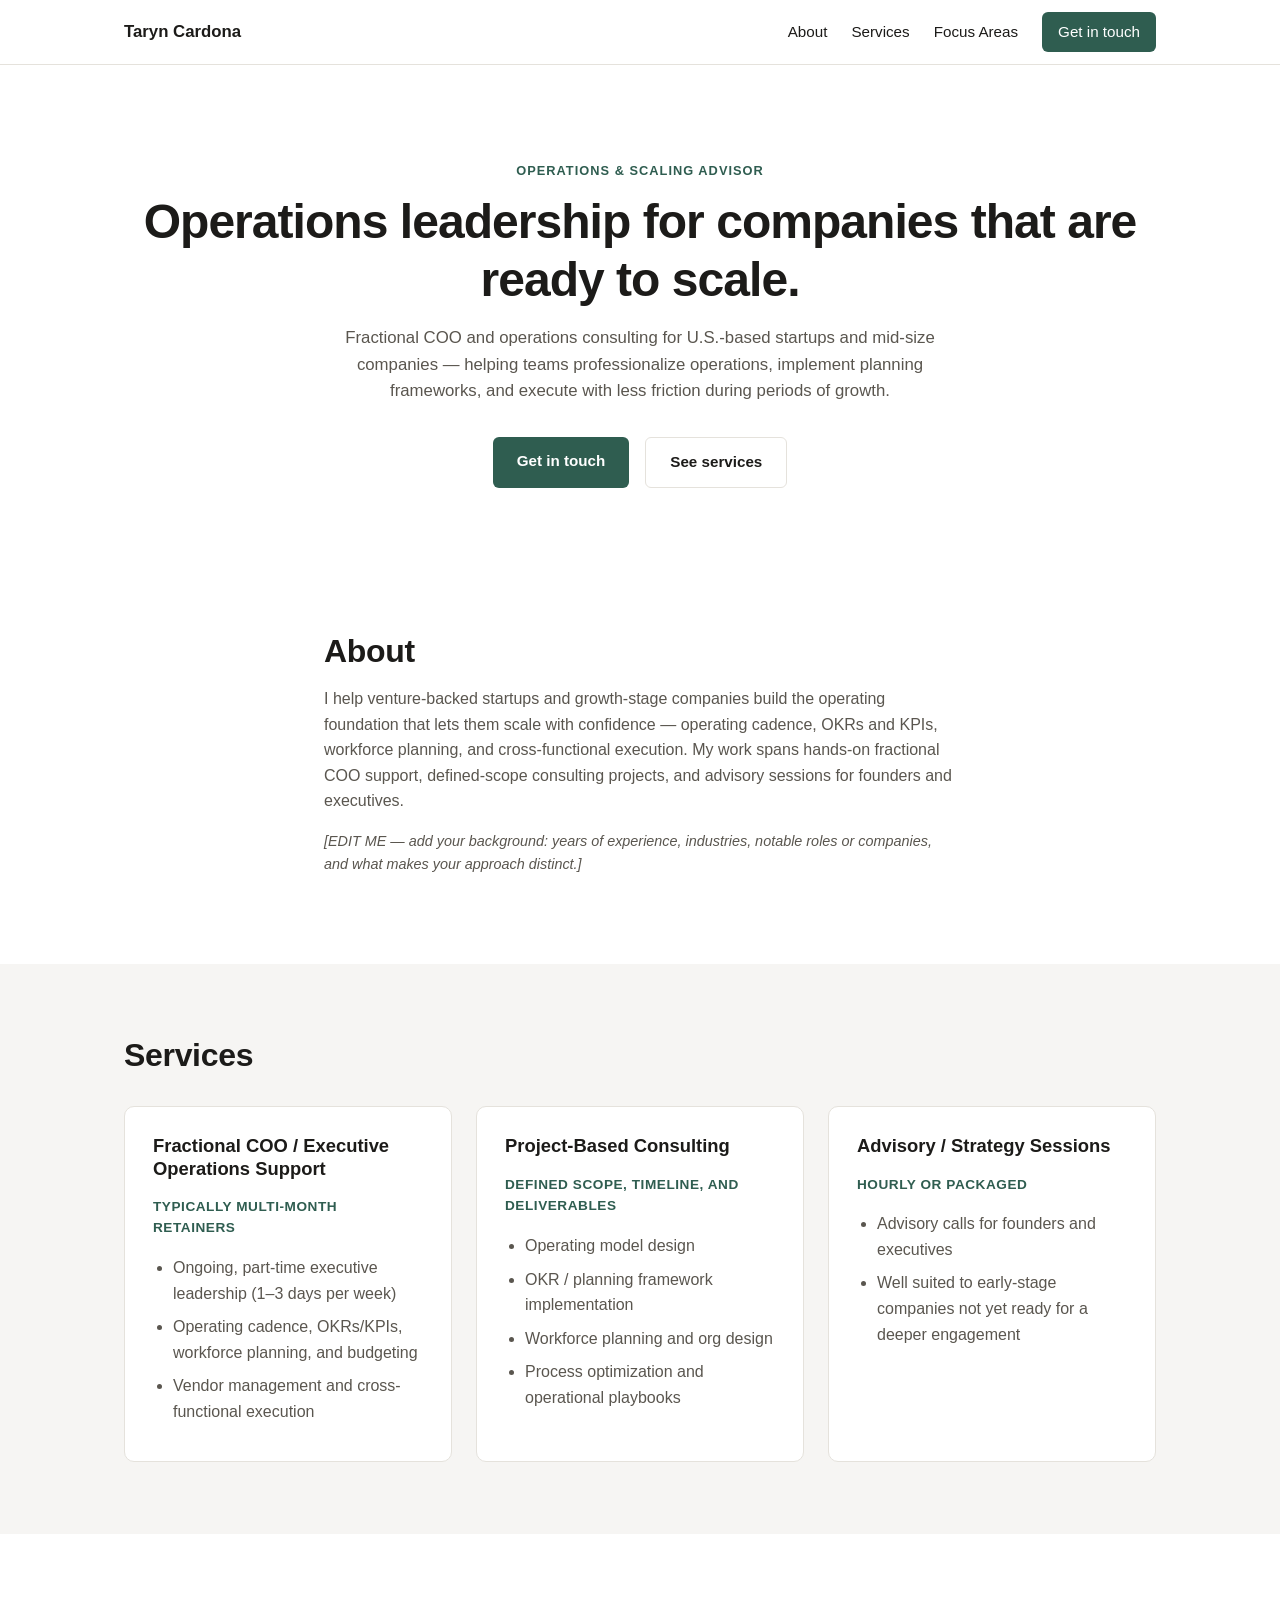
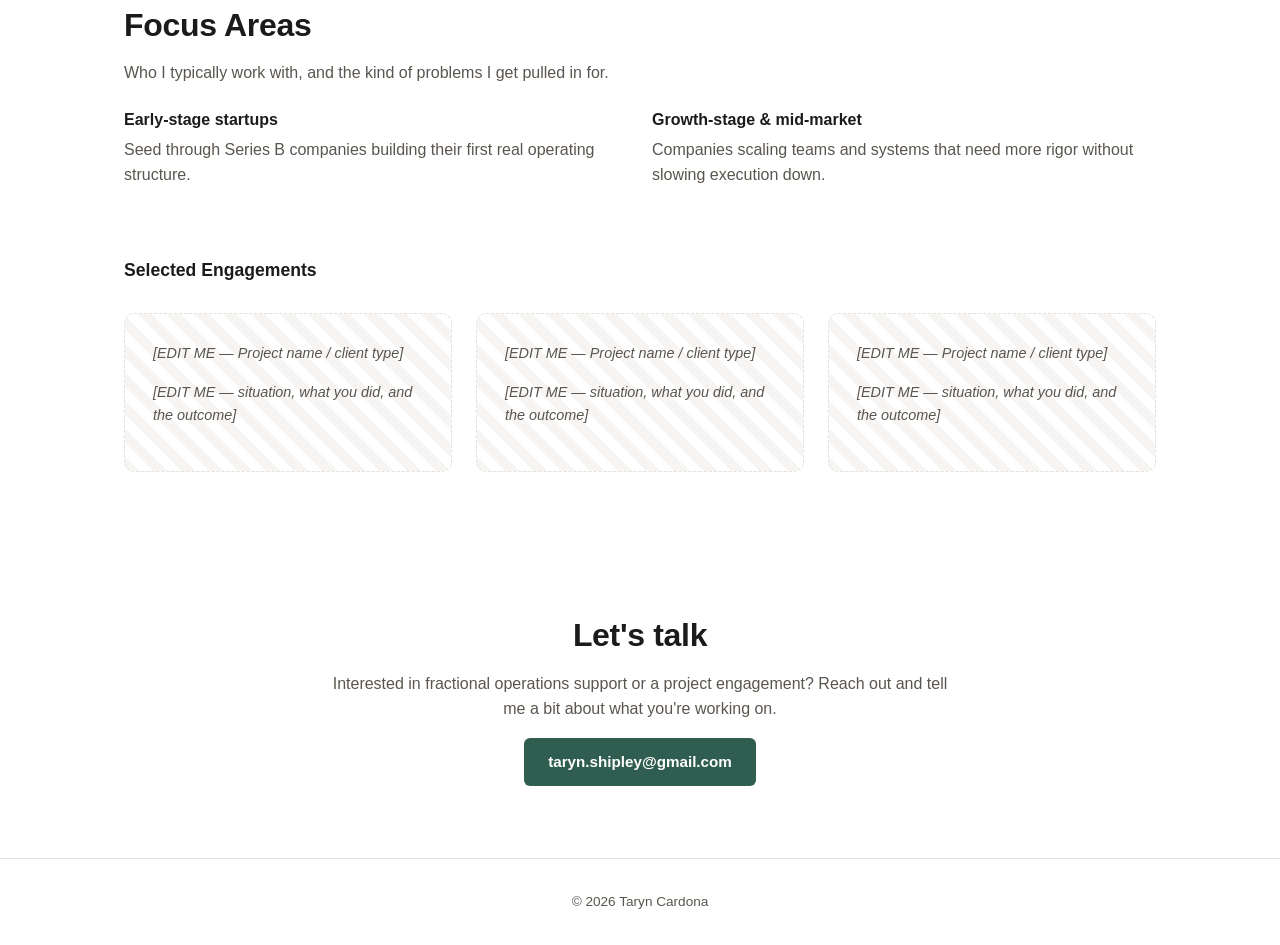
==== index.html @ 6de328a6 "Add consulting one-page site Static one-page site for Taryn Cardona's operations/fractional COO cons" ====
<!DOCTYPE html>
<html lang="en">
<head>
<meta charset="UTF-8">
<meta name="viewport" content="width=device-width, initial-scale=1.0">
<title>Taryn Cardona — Operations & Scaling Advisor</title>
<meta name="description" content="Fractional COO and operations consulting for U.S. startups and mid-size companies scaling their teams and systems.">
<link rel="stylesheet" href="css/styles.css">
</head>
<body>

<header class="site-header">
  <div class="wrap header-inner">
    <a href="#top" class="brand">Taryn Cardona</a>
    <nav class="nav" aria-label="Primary">
      <a href="#about">About</a>
      <a href="#services">Services</a>
      <a href="#work">Focus Areas</a>
      <a href="#contact" class="nav-cta">Get in touch</a>
    </nav>
  </div>
</header>

<main>

  <section id="top" class="hero">
    <div class="wrap">
      <p class="eyebrow">Operations &amp; Scaling Advisor</p>
      <h1>Operations leadership for companies that are ready to scale.</h1>
      <p class="hero-sub">Fractional COO and operations consulting for U.S.-based startups and mid-size companies —
        helping teams professionalize operations, implement planning frameworks, and execute with less friction
        during periods of growth.</p>
      <div class="hero-actions">
        <a href="#contact" class="btn btn-primary">Get in touch</a>
        <a href="#services" class="btn btn-secondary">See services</a>
      </div>
    </div>
  </section>

  <section id="about" class="section">
    <div class="wrap wrap-narrow">
      <h2>About</h2>
      <p>
        I help venture-backed startups and growth-stage companies build the operating foundation that lets them
        scale with confidence — operating cadence, OKRs and KPIs, workforce planning, and cross-functional
        execution. My work spans hands-on fractional COO support, defined-scope consulting projects, and
        advisory sessions for founders and executives.
      </p>
      <p class="placeholder-note">
        [EDIT ME — add your background: years of experience, industries, notable roles or companies, and what
        makes your approach distinct.]
      </p>
    </div>
  </section>

  <section id="services" class="section section-alt">
    <div class="wrap">
      <h2>Services</h2>
      <div class="cards">

        <article class="card">
          <h3>Fractional COO / Executive Operations Support</h3>
          <p class="card-meta">Typically multi-month retainers</p>
          <ul>
            <li>Ongoing, part-time executive leadership (1–3 days per week)</li>
            <li>Operating cadence, OKRs/KPIs, workforce planning, and budgeting</li>
            <li>Vendor management and cross-functional execution</li>
          </ul>
        </article>

        <article class="card">
          <h3>Project-Based Consulting</h3>
          <p class="card-meta">Defined scope, timeline, and deliverables</p>
          <ul>
            <li>Operating model design</li>
            <li>OKR / planning framework implementation</li>
            <li>Workforce planning and org design</li>
            <li>Process optimization and operational playbooks</li>
          </ul>
        </article>

        <article class="card">
          <h3>Advisory / Strategy Sessions</h3>
          <p class="card-meta">Hourly or packaged</p>
          <ul>
            <li>Advisory calls for founders and executives</li>
            <li>Well suited to early-stage companies not yet ready for a deeper engagement</li>
          </ul>
        </article>

      </div>
    </div>
  </section>

  <section id="work" class="section">
    <div class="wrap">
      <h2>Focus Areas</h2>
      <p class="section-sub">Who I typically work with, and the kind of problems I get pulled in for.</p>
      <div class="focus-grid">
        <div class="focus-item">
          <h4>Early-stage startups</h4>
          <p>Seed through Series B companies building their first real operating structure.</p>
        </div>
        <div class="focus-item">
          <h4>Growth-stage &amp; mid-market</h4>
          <p>Companies scaling teams and systems that need more rigor without slowing execution down.</p>
        </div>
      </div>

      <div class="case-studies">
        <h3 class="case-studies-title">Selected Engagements</h3>
        <div class="cards">
          <article class="card case-study-placeholder">
            <p class="placeholder-note">[EDIT ME — Project name / client type]</p>
            <p class="placeholder-note">[EDIT ME — situation, what you did, and the outcome]</p>
          </article>
          <article class="card case-study-placeholder">
            <p class="placeholder-note">[EDIT ME — Project name / client type]</p>
            <p class="placeholder-note">[EDIT ME — situation, what you did, and the outcome]</p>
          </article>
          <article class="card case-study-placeholder">
            <p class="placeholder-note">[EDIT ME — Project name / client type]</p>
            <p class="placeholder-note">[EDIT ME — situation, what you did, and the outcome]</p>
          </article>
        </div>
      </div>
    </div>
  </section>

  <section id="contact" class="section section-contact">
    <div class="wrap wrap-narrow">
      <h2>Let's talk</h2>
      <p>Interested in fractional operations support or a project engagement? Reach out and tell me a bit about
        what you're working on.</p>
      <a href="mailto:taryn.shipley@gmail.com" class="btn btn-primary">taryn.shipley@gmail.com</a>
    </div>
  </section>

</main>

<footer class="site-footer">
  <div class="wrap">
    <p>&copy; <span id="year">2026</span> Taryn Cardona</p>
  </div>
</footer>

<script src="js/main.js"></script>
</body>
</html>
---- css/styles.css ----
:root {
  --color-bg: #ffffff;
  --color-bg-alt: #f6f5f3;
  --color-text: #1c1b19;
  --color-text-muted: #5a564f;
  --color-border: #e5e2dc;
  --color-accent: #2f5d50;
  --color-accent-contrast: #ffffff;
  --font-body: -apple-system, BlinkMacSystemFont, "Segoe UI", Helvetica, Arial, sans-serif;
  --max-width: 1080px;
  --max-width-narrow: 680px;
  --radius: 10px;
}

* {
  box-sizing: border-box;
}

html {
  scroll-behavior: smooth;
}

body {
  margin: 0;
  font-family: var(--font-body);
  color: var(--color-text);
  background: var(--color-bg);
  line-height: 1.6;
  -webkit-font-smoothing: antialiased;
}

.wrap {
  max-width: var(--max-width);
  margin: 0 auto;
  padding: 0 24px;
}

.wrap-narrow {
  max-width: var(--max-width-narrow);
}

h1, h2, h3, h4 {
  line-height: 1.2;
  font-weight: 600;
  margin: 0 0 16px;
}

h1 {
  font-size: clamp(2rem, 4vw, 3rem);
  letter-spacing: -0.02em;
}

h2 {
  font-size: clamp(1.5rem, 3vw, 2rem);
  letter-spacing: -0.01em;
}

h3 {
  font-size: 1.15rem;
}

p {
  margin: 0 0 16px;
  color: var(--color-text-muted);
}

a {
  color: var(--color-accent);
}

ul {
  margin: 0;
  padding-left: 20px;
  color: var(--color-text-muted);
}

li {
  margin-bottom: 8px;
}

/* Header */

.site-header {
  position: sticky;
  top: 0;
  z-index: 10;
  background: rgba(255, 255, 255, 0.9);
  backdrop-filter: saturate(180%) blur(8px);
  border-bottom: 1px solid var(--color-border);
}

.header-inner {
  display: flex;
  align-items: center;
  justify-content: space-between;
  height: 64px;
}

.brand {
  font-weight: 700;
  text-decoration: none;
  color: var(--color-text);
  font-size: 1.05rem;
}

.nav {
  display: flex;
  align-items: center;
  gap: 24px;
}

.nav a {
  text-decoration: none;
  color: var(--color-text);
  font-size: 0.95rem;
}

.nav a:hover {
  color: var(--color-accent);
}

.nav-cta {
  background: var(--color-accent);
  color: var(--color-accent-contrast) !important;
  padding: 8px 16px;
  border-radius: 6px;
}

.nav-cta:hover {
  opacity: 0.9;
  color: var(--color-accent-contrast) !important;
}

/* Hero */

.hero {
  padding: 96px 0 72px;
  text-align: center;
}

.eyebrow {
  text-transform: uppercase;
  letter-spacing: 0.08em;
  font-size: 0.8rem;
  font-weight: 600;
  color: var(--color-accent);
  margin-bottom: 12px;
}

.hero-sub {
  max-width: 620px;
  margin: 0 auto 32px;
  font-size: 1.05rem;
}

.hero-actions {
  display: flex;
  gap: 16px;
  justify-content: center;
  flex-wrap: wrap;
}

/* Buttons */

.btn {
  display: inline-block;
  padding: 12px 24px;
  border-radius: 6px;
  text-decoration: none;
  font-weight: 600;
  font-size: 0.95rem;
  transition: opacity 0.15s ease, background 0.15s ease;
}

.btn-primary {
  background: var(--color-accent);
  color: var(--color-accent-contrast);
}

.btn-primary:hover {
  opacity: 0.9;
}

.btn-secondary {
  background: transparent;
  color: var(--color-text);
  border: 1px solid var(--color-border);
}

.btn-secondary:hover {
  border-color: var(--color-accent);
  color: var(--color-accent);
}

/* Sections */

.section {
  padding: 72px 0;
}

.section-alt {
  background: var(--color-bg-alt);
}

.section-sub {
  max-width: 560px;
}

.section-contact {
  text-align: center;
}

/* Cards */

.cards {
  display: grid;
  grid-template-columns: repeat(auto-fit, minmax(260px, 1fr));
  gap: 24px;
  margin-top: 32px;
}

.card {
  background: var(--color-bg);
  border: 1px solid var(--color-border);
  border-radius: var(--radius);
  padding: 28px;
}

.section-alt .card {
  background: var(--color-bg);
}

.card-meta {
  font-size: 0.85rem;
  text-transform: uppercase;
  letter-spacing: 0.04em;
  color: var(--color-accent);
  margin-bottom: 16px;
  font-weight: 600;
}

/* Focus areas */

.focus-grid {
  display: grid;
  grid-template-columns: repeat(auto-fit, minmax(240px, 1fr));
  gap: 24px;
  margin-top: 24px;
}

.focus-item h4 {
  margin-bottom: 8px;
}

.case-studies {
  margin-top: 56px;
}

.case-studies-title {
  font-size: 1.1rem;
  margin-bottom: 0;
}

.case-study-placeholder {
  background: repeating-linear-gradient(
    45deg,
    var(--color-bg-alt),
    var(--color-bg-alt) 10px,
    var(--color-bg) 10px,
    var(--color-bg) 20px
  );
  border-style: dashed;
}

.placeholder-note {
  font-style: italic;
  font-size: 0.9rem;
  color: var(--color-text-muted);
}

/* Footer */

.site-footer {
  border-top: 1px solid var(--color-border);
  padding: 32px 0;
}

.site-footer p {
  margin: 0;
  font-size: 0.85rem;
  text-align: center;
}

/* Responsive */

@media (max-width: 640px) {
  .header-inner {
    flex-direction: column;
    height: auto;
    padding: 12px 0;
    gap: 8px;
  }

  .nav {
    gap: 16px;
    flex-wrap: wrap;
    justify-content: center;
  }

  .hero {
    padding: 64px 0 48px;
  }

  .section {
    padding: 48px 0;
  }
}
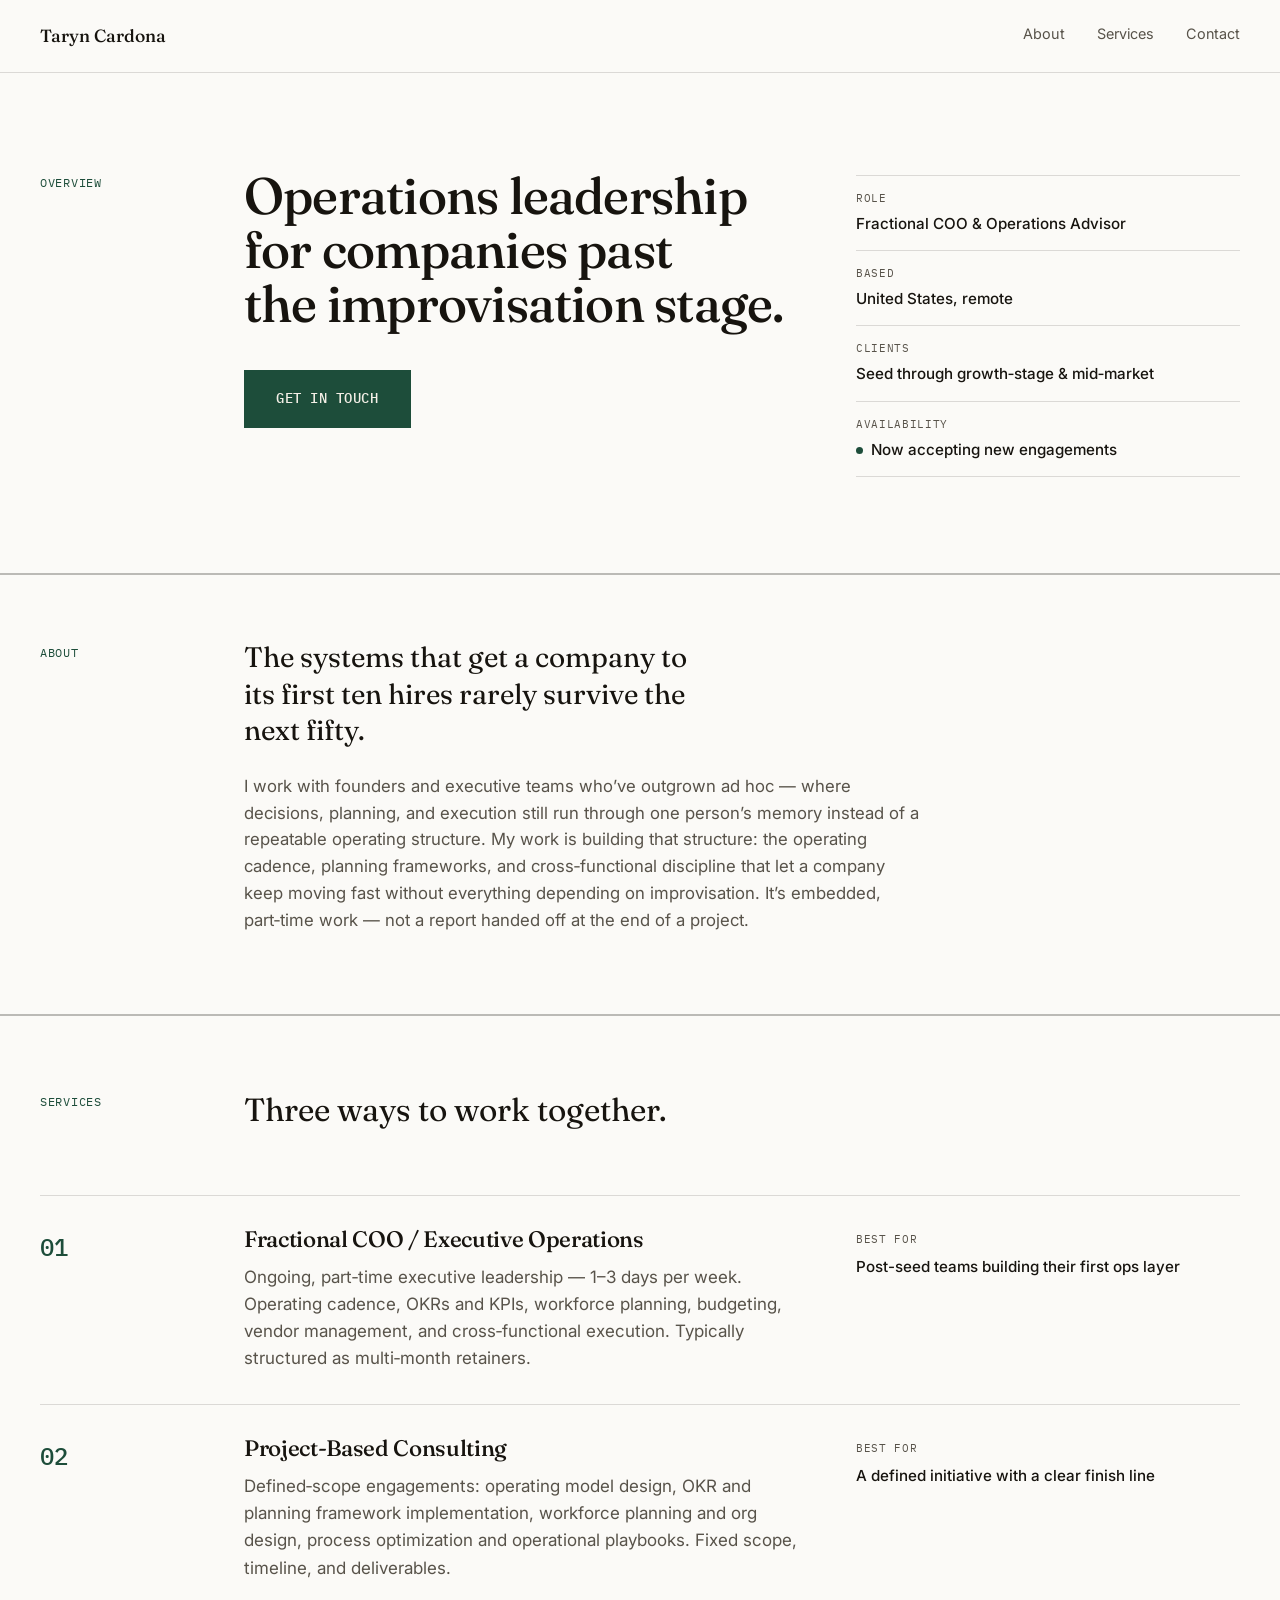
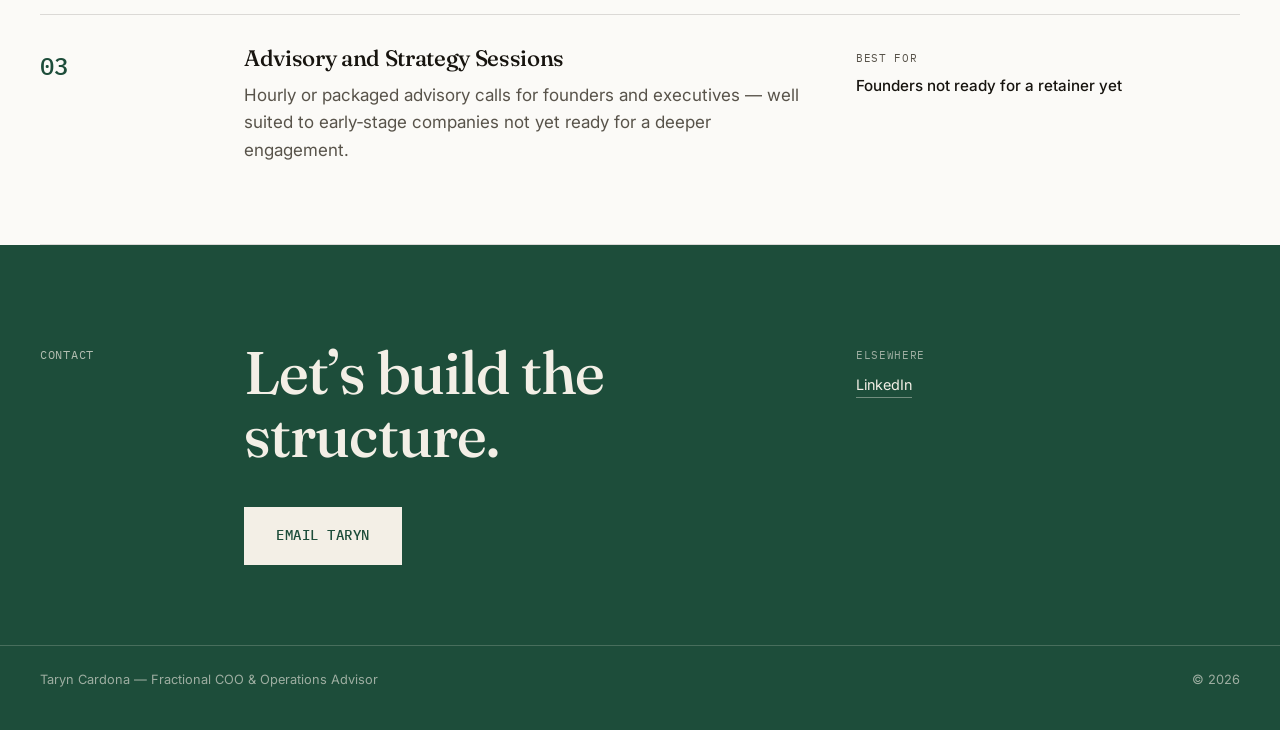
==== commit 1b0934b8: "Redesign site with real typography and a unified grid Replaces the initial layout with an editorial " ====
--- a/index.html
+++ b/index.html
@@ -3,20 +3,22 @@
 <head>
 <meta charset="UTF-8">
 <meta name="viewport" content="width=device-width, initial-scale=1.0">
-<title>Taryn Cardona — Operations & Scaling Advisor</title>
-<meta name="description" content="Fractional COO and operations consulting for U.S. startups and mid-size companies scaling their teams and systems.">
+<title>Taryn Cardona — Operations Advisory</title>
+<meta name="description" content="Fractional COO and operations consulting for U.S. startups and mid-size companies scaling past improvisation.">
+<link rel="preconnect" href="https://fonts.googleapis.com">
+<link rel="preconnect" href="https://fonts.gstatic.com" crossorigin>
+<link href="https://fonts.googleapis.com/css2?family=Fraunces:opsz,wght@9..144,300;9..144,400;9..144,500;9..144,600&family=Inter:wght@400;500;600&family=IBM+Plex+Mono:wght@400;500&display=swap" rel="stylesheet">
 <link rel="stylesheet" href="css/styles.css">
 </head>
 <body>
 
 <header class="site-header">
-  <div class="wrap header-inner">
+  <div class="grid header-inner">
     <a href="#top" class="brand">Taryn Cardona</a>
     <nav class="nav" aria-label="Primary">
       <a href="#about">About</a>
       <a href="#services">Services</a>
-      <a href="#work">Focus Areas</a>
-      <a href="#contact" class="nav-cta">Get in touch</a>
+      <a href="#contact">Contact</a>
     </nav>
   </div>
 </header>
@@ -24,125 +26,119 @@
 <main>
 
   <section id="top" class="hero">
-    <div class="wrap">
-      <p class="eyebrow">Operations &amp; Scaling Advisor</p>
-      <h1>Operations leadership for companies that are ready to scale.</h1>
-      <p class="hero-sub">Fractional COO and operations consulting for U.S.-based startups and mid-size companies —
-        helping teams professionalize operations, implement planning frameworks, and execute with less friction
-        during periods of growth.</p>
-      <div class="hero-actions">
+    <div class="grid">
+      <p class="section-label">Overview</p>
+      <div class="hero-headline">
+        <h1>Operations leadership <br class="lg-break">for companies past <br class="lg-break">the improvisation stage.</h1>
         <a href="#contact" class="btn btn-primary">Get in touch</a>
-        <a href="#services" class="btn btn-secondary">See services</a>
+      </div>
+      <div class="hero-meta">
+        <dl>
+          <div>
+            <dt>Role</dt>
+            <dd>Fractional COO &amp; Operations Advisor</dd>
+          </div>
+          <div>
+            <dt>Based</dt>
+            <dd>United States, remote</dd>
+          </div>
+          <div>
+            <dt>Clients</dt>
+            <dd>Seed through growth&#8209;stage &amp; mid&#8209;market</dd>
+          </div>
+          <div>
+            <dt>Availability</dt>
+            <dd><span class="status-dot" aria-hidden="true"></span>Now accepting new engagements</dd>
+          </div>
+        </dl>
       </div>
     </div>
   </section>
 
   <section id="about" class="section">
-    <div class="wrap wrap-narrow">
-      <h2>About</h2>
-      <p>
-        I help venture-backed startups and growth-stage companies build the operating foundation that lets them
-        scale with confidence — operating cadence, OKRs and KPIs, workforce planning, and cross-functional
-        execution. My work spans hands-on fractional COO support, defined-scope consulting projects, and
-        advisory sessions for founders and executives.
-      </p>
-      <p class="placeholder-note">
-        [EDIT ME — add your background: years of experience, industries, notable roles or companies, and what
-        makes your approach distinct.]
-      </p>
+    <div class="grid">
+      <p class="section-label">About</p>
+      <div class="about-body">
+        <p class="lede">The systems that get a company to its first ten hires rarely survive the next fifty.</p>
+        <p>I work with founders and executive teams who&rsquo;ve outgrown ad hoc — where decisions, planning, and
+          execution still run through one person&rsquo;s memory instead of a repeatable operating structure. My
+          work is building that structure: the operating cadence, planning frameworks, and cross&#8209;functional
+          discipline that let a company keep moving fast without everything depending on improvisation. It&rsquo;s
+          embedded, part&#8209;time work — not a report handed off at the end of a project.</p>
+      </div>
     </div>
   </section>
 
-  <section id="services" class="section section-alt">
-    <div class="wrap">
-      <h2>Services</h2>
-      <div class="cards">
+  <section id="services" class="section">
+    <div class="grid">
+      <p class="section-label">Services</p>
+      <p class="statement">Three ways to work together.</p>
+      <div class="service-list">
 
-        <article class="card">
-          <h3>Fractional COO / Executive Operations Support</h3>
-          <p class="card-meta">Typically multi-month retainers</p>
-          <ul>
-            <li>Ongoing, part-time executive leadership (1–3 days per week)</li>
-            <li>Operating cadence, OKRs/KPIs, workforce planning, and budgeting</li>
-            <li>Vendor management and cross-functional execution</li>
-          </ul>
+        <article class="service-row">
+          <span class="service-num">01</span>
+          <div class="service-body">
+            <h3>Fractional COO / Executive Operations</h3>
+            <p>Ongoing, part&#8209;time executive leadership — 1–3 days per week. Operating cadence, OKRs and
+              KPIs, workforce planning, budgeting, vendor management, and cross&#8209;functional execution.
+              Typically structured as multi&#8209;month retainers.</p>
+          </div>
+          <div class="service-figure">
+            <p class="note-label">Best for</p>
+            <p class="note-body">Post-seed teams building their first ops layer</p>
+          </div>
         </article>
 
-        <article class="card">
-          <h3>Project-Based Consulting</h3>
-          <p class="card-meta">Defined scope, timeline, and deliverables</p>
-          <ul>
-            <li>Operating model design</li>
-            <li>OKR / planning framework implementation</li>
-            <li>Workforce planning and org design</li>
-            <li>Process optimization and operational playbooks</li>
-          </ul>
+        <article class="service-row">
+          <span class="service-num">02</span>
+          <div class="service-body">
+            <h3>Project-Based Consulting</h3>
+            <p>Defined&#8209;scope engagements: operating model design, OKR and planning framework
+              implementation, workforce planning and org design, process optimization and operational
+              playbooks. Fixed scope, timeline, and deliverables.</p>
+          </div>
+          <div class="service-figure">
+            <p class="note-label">Best for</p>
+            <p class="note-body">A defined initiative with a clear finish line</p>
+          </div>
         </article>
 
-        <article class="card">
-          <h3>Advisory / Strategy Sessions</h3>
-          <p class="card-meta">Hourly or packaged</p>
-          <ul>
-            <li>Advisory calls for founders and executives</li>
-            <li>Well suited to early-stage companies not yet ready for a deeper engagement</li>
-          </ul>
+        <article class="service-row">
+          <span class="service-num">03</span>
+          <div class="service-body">
+            <h3>Advisory and Strategy Sessions</h3>
+            <p>Hourly or packaged advisory calls for founders and executives — well suited to early&#8209;stage
+              companies not yet ready for a deeper engagement.</p>
+          </div>
+          <div class="service-figure">
+            <p class="note-label">Best for</p>
+            <p class="note-body">Founders not ready for a retainer yet</p>
+          </div>
         </article>
 
       </div>
     </div>
   </section>
 
-  <section id="work" class="section">
-    <div class="wrap">
-      <h2>Focus Areas</h2>
-      <p class="section-sub">Who I typically work with, and the kind of problems I get pulled in for.</p>
-      <div class="focus-grid">
-        <div class="focus-item">
-          <h4>Early-stage startups</h4>
-          <p>Seed through Series B companies building their first real operating structure.</p>
-        </div>
-        <div class="focus-item">
-          <h4>Growth-stage &amp; mid-market</h4>
-          <p>Companies scaling teams and systems that need more rigor without slowing execution down.</p>
-        </div>
-      </div>
-
-      <div class="case-studies">
-        <h3 class="case-studies-title">Selected Engagements</h3>
-        <div class="cards">
-          <article class="card case-study-placeholder">
-            <p class="placeholder-note">[EDIT ME — Project name / client type]</p>
-            <p class="placeholder-note">[EDIT ME — situation, what you did, and the outcome]</p>
-          </article>
-          <article class="card case-study-placeholder">
-            <p class="placeholder-note">[EDIT ME — Project name / client type]</p>
-            <p class="placeholder-note">[EDIT ME — situation, what you did, and the outcome]</p>
-          </article>
-          <article class="card case-study-placeholder">
-            <p class="placeholder-note">[EDIT ME — Project name / client type]</p>
-            <p class="placeholder-note">[EDIT ME — situation, what you did, and the outcome]</p>
-          </article>
-        </div>
-      </div>
-    </div>
-  </section>
-
-  <section id="contact" class="section section-contact">
-    <div class="wrap wrap-narrow">
-      <h2>Let's talk</h2>
-      <p>Interested in fractional operations support or a project engagement? Reach out and tell me a bit about
-        what you're working on.</p>
-      <a href="mailto:taryn.shipley@gmail.com" class="btn btn-primary">taryn.shipley@gmail.com</a>
-    </div>
-  </section>
-
 </main>
 
-<footer class="site-footer">
-  <div class="wrap">
-    <p>&copy; <span id="year">2026</span> Taryn Cardona</p>
+<section id="contact" class="contact-band">
+  <div class="grid contact-grid">
+    <p class="section-label section-label-invert">Contact</p>
+    <div class="contact-main">
+      <h2>Let&rsquo;s build the structure.</h2>
+      <a href="mailto:taryn.shipley@gmail.com" class="btn btn-invert">Email Taryn</a>
+    </div>
+    <div class="contact-links">
+      <p class="note-label">Elsewhere</p>
+      <a href="https://www.linkedin.com/in/taryn-shipley-cardona-1184b656" target="_blank" rel="noopener">LinkedIn</a>
+    </div>
   </div>
-</footer>
+  <div class="grid contact-foot">
+    <p>Taryn Cardona — Fractional COO &amp; Operations Advisor</p>
+    <p>&copy; <span id="year">2026</span></p>
+  </div>
+</section>
 
 <script src="js/main.js"></script>
 </body>
--- a/css/styles.css
+++ b/css/styles.css
@@ -1,15 +1,18 @@
 :root {
-  --color-bg: #ffffff;
-  --color-bg-alt: #f6f5f3;
-  --color-text: #1c1b19;
-  --color-text-muted: #5a564f;
-  --color-border: #e5e2dc;
-  --color-accent: #2f5d50;
-  --color-accent-contrast: #ffffff;
-  --font-body: -apple-system, BlinkMacSystemFont, "Segoe UI", Helvetica, Arial, sans-serif;
-  --max-width: 1080px;
-  --max-width-narrow: 680px;
-  --radius: 10px;
+  --color-bg: #fbfaf7;
+  --color-ink: #17140f;
+  --color-muted: #58534a;
+  --color-border: rgba(23, 20, 15, 0.14);
+  --color-border-strong: rgba(23, 20, 15, 0.28);
+  --color-accent: #1d4d3a;
+  --color-accent-soft: #3c6d59;
+  --color-cream: #f3efe6;
+  --font-display: "Fraunces", Georgia, serif;
+  --font-body: "Inter", -apple-system, BlinkMacSystemFont, "Segoe UI", sans-serif;
+  --font-mono: "IBM Plex Mono", "SF Mono", Menlo, monospace;
+  --max-width: 1280px;
+  --gutter: 24px;
+  --side: 40px;
 }
 
 * {
@@ -23,59 +26,68 @@
 body {
   margin: 0;
   font-family: var(--font-body);
-  color: var(--color-text);
+  color: var(--color-ink);
   background: var(--color-bg);
   line-height: 1.6;
+  font-size: 17px;
   -webkit-font-smoothing: antialiased;
 }
 
-.wrap {
+.grid {
   max-width: var(--max-width);
   margin: 0 auto;
-  padding: 0 24px;
-}
-
-.wrap-narrow {
-  max-width: var(--max-width-narrow);
-}
-
-h1, h2, h3, h4 {
-  line-height: 1.2;
-  font-weight: 600;
-  margin: 0 0 16px;
-}
-
-h1 {
-  font-size: clamp(2rem, 4vw, 3rem);
-  letter-spacing: -0.02em;
-}
-
-h2 {
-  font-size: clamp(1.5rem, 3vw, 2rem);
-  letter-spacing: -0.01em;
-}
-
-h3 {
-  font-size: 1.15rem;
+  padding: 0 var(--side);
+}
+
+h1, h2, h3 {
+  font-family: var(--font-display);
+  font-weight: 500;
+  line-height: 1.05;
+  letter-spacing: -0.015em;
+  margin: 0;
+  color: var(--color-ink);
 }
 
 p {
   margin: 0 0 16px;
-  color: var(--color-text-muted);
 }
 
 a {
+  color: inherit;
+}
+
+/* Reusable label/value pair, used in hero meta, service figures, contact links */
+
+.note-label {
+  font-family: var(--font-mono);
+  font-size: 0.7rem;
+  text-transform: uppercase;
+  letter-spacing: 0.06em;
+  color: var(--color-muted);
+  margin: 0 0 6px;
+}
+
+.note-body {
+  margin: 0;
+  font-size: 0.95rem;
+  font-weight: 500;
+}
+
+/* Section label — the one grid rule, used identically on every section: col 1/2 */
+
+.section-label {
+  grid-column: 1 / span 2;
+  font-family: var(--font-mono);
+  font-size: 0.75rem;
+  text-transform: uppercase;
+  letter-spacing: 0.06em;
   color: var(--color-accent);
-}
-
-ul {
-  margin: 0;
-  padding-left: 20px;
-  color: var(--color-text-muted);
-}
-
-li {
-  margin-bottom: 8px;
+  margin: 0;
+  padding-top: 4px;
+}
+
+.section-label-invert {
+  color: rgba(243, 239, 230, 0.7);
 }
 
 /* Header */
@@ -84,7 +96,7 @@
   position: sticky;
   top: 0;
   z-index: 10;
-  background: rgba(255, 255, 255, 0.9);
+  background: rgba(251, 250, 247, 0.92);
   backdrop-filter: saturate(180%) blur(8px);
   border-bottom: 1px solid var(--color-border);
 }
@@ -93,225 +105,381 @@
   display: flex;
   align-items: center;
   justify-content: space-between;
-  height: 64px;
+  height: 72px;
 }
 
 .brand {
-  font-weight: 700;
+  display: inline-flex;
+  align-items: center;
+  gap: 10px;
+  font-family: var(--font-display);
+  font-weight: 500;
+  font-size: 1.1rem;
   text-decoration: none;
-  color: var(--color-text);
-  font-size: 1.05rem;
+  color: var(--color-ink);
+  white-space: nowrap;
 }
 
 .nav {
   display: flex;
   align-items: center;
-  gap: 24px;
+  gap: 32px;
 }
 
 .nav a {
   text-decoration: none;
-  color: var(--color-text);
-  font-size: 0.95rem;
+  color: var(--color-muted);
+  font-size: 0.9rem;
+  padding-bottom: 3px;
+  border-bottom: 1px solid transparent;
+  transition: color 0.15s ease, border-color 0.15s ease;
 }
 
 .nav a:hover {
-  color: var(--color-accent);
-}
-
-.nav-cta {
-  background: var(--color-accent);
-  color: var(--color-accent-contrast) !important;
-  padding: 8px 16px;
-  border-radius: 6px;
-}
-
-.nav-cta:hover {
-  opacity: 0.9;
-  color: var(--color-accent-contrast) !important;
+  color: var(--color-ink);
+  border-color: var(--color-border-strong);
 }
 
 /* Hero */
 
-.hero {
-  padding: 96px 0 72px;
-  text-align: center;
-}
-
-.eyebrow {
-  text-transform: uppercase;
-  letter-spacing: 0.08em;
-  font-size: 0.8rem;
-  font-weight: 600;
-  color: var(--color-accent);
-  margin-bottom: 12px;
-}
-
-.hero-sub {
-  max-width: 620px;
-  margin: 0 auto 32px;
-  font-size: 1.05rem;
-}
-
-.hero-actions {
-  display: flex;
-  gap: 16px;
-  justify-content: center;
-  flex-wrap: wrap;
-}
-
-/* Buttons */
+.hero .grid {
+  display: grid;
+  grid-template-columns: repeat(12, 1fr);
+  gap: var(--gutter);
+  align-items: start;
+  padding-top: 96px;
+  padding-bottom: 96px;
+}
+
+.hero-headline {
+  grid-column: 3 / span 6;
+}
+
+.hero-headline h1 {
+  font-size: clamp(2.25rem, 4vw, 3.4rem);
+}
+
+@media (max-width: 900px) {
+  .lg-break {
+    display: none;
+  }
+}
 
 .btn {
   display: inline-block;
-  padding: 12px 24px;
-  border-radius: 6px;
-  text-decoration: none;
-  font-weight: 600;
-  font-size: 0.95rem;
-  transition: opacity 0.15s ease, background 0.15s ease;
-}
-
-.btn-primary {
-  background: var(--color-accent);
-  color: var(--color-accent-contrast);
-}
-
-.btn-primary:hover {
-  opacity: 0.9;
-}
-
-.btn-secondary {
-  background: transparent;
-  color: var(--color-text);
-  border: 1px solid var(--color-border);
-}
-
-.btn-secondary:hover {
-  border-color: var(--color-accent);
-  color: var(--color-accent);
-}
-
-/* Sections */
-
-.section {
-  padding: 72px 0;
-}
-
-.section-alt {
-  background: var(--color-bg-alt);
-}
-
-.section-sub {
-  max-width: 560px;
-}
-
-.section-contact {
-  text-align: center;
-}
-
-/* Cards */
-
-.cards {
-  display: grid;
-  grid-template-columns: repeat(auto-fit, minmax(260px, 1fr));
-  gap: 24px;
-  margin-top: 32px;
-}
-
-.card {
-  background: var(--color-bg);
-  border: 1px solid var(--color-border);
-  border-radius: var(--radius);
-  padding: 28px;
-}
-
-.section-alt .card {
-  background: var(--color-bg);
-}
-
-.card-meta {
+  font-family: var(--font-mono);
+  font-weight: 500;
   font-size: 0.85rem;
   text-transform: uppercase;
   letter-spacing: 0.04em;
+  padding: 18px 32px;
+  border-radius: 0;
+  text-decoration: none;
+  transition: opacity 0.15s ease;
+}
+
+.btn:hover {
+  opacity: 0.85;
+}
+
+.btn-primary {
+  margin-top: 40px;
+  background: var(--color-accent);
+  color: var(--color-cream);
+}
+
+.hero-meta {
+  grid-column: 9 / span 4;
+  padding-top: 6px;
+}
+
+.hero-meta dl {
+  margin: 0;
+}
+
+.hero-meta dl > div {
+  padding: 14px 0;
+  border-top: 1px solid var(--color-border);
+}
+
+.hero-meta dl > div:last-child {
+  border-bottom: 1px solid var(--color-border);
+}
+
+.status-dot {
+  display: inline-block;
+  width: 7px;
+  height: 7px;
+  border-radius: 50%;
+  background: var(--color-accent);
+  margin-right: 8px;
+  vertical-align: middle;
+}
+
+.hero-meta dt {
+  font-family: var(--font-mono);
+  font-size: 0.7rem;
+  text-transform: uppercase;
+  letter-spacing: 0.06em;
+  color: var(--color-muted);
+  margin-bottom: 4px;
+}
+
+.hero-meta dd {
+  margin: 0;
+  font-size: 0.95rem;
+  font-weight: 500;
+}
+
+/* About */
+
+#about {
+  border-top: 2px solid var(--color-border-strong);
+}
+
+#about .grid {
+  display: grid;
+  grid-template-columns: repeat(12, 1fr);
+  gap: var(--gutter);
+  padding-top: 64px;
+  padding-bottom: 64px;
+}
+
+.about-body {
+  grid-column: 3 / span 7;
+}
+
+.lede {
+  font-family: var(--font-display);
+  font-size: clamp(1.4rem, 2.2vw, 1.9rem);
+  font-weight: 400;
+  line-height: 1.3;
+  color: var(--color-ink);
+  margin-bottom: 24px;
+  max-width: 26ch;
+}
+
+.about-body p:not(.lede) {
+  color: var(--color-muted);
+  font-size: 1.05rem;
+  max-width: 62ch;
+}
+
+/* Services */
+
+#services {
+  border-top: 2px solid var(--color-border-strong);
+}
+
+#services .grid {
+  display: grid;
+  grid-template-columns: repeat(12, 1fr);
+  gap: var(--gutter);
+  padding-top: 72px;
+}
+
+.statement {
+  grid-column: 3 / span 6;
+  max-width: 40ch;
+  font-family: var(--font-display);
+  font-size: clamp(1.5rem, 2.6vw, 2rem);
+  font-weight: 400;
+  line-height: 1.35;
+  color: var(--color-ink);
+  margin: 0;
+}
+
+.service-list {
+  grid-column: 1 / span 12;
+  margin-top: 40px;
+}
+
+.service-row {
+  display: grid;
+  grid-template-columns: repeat(12, 1fr);
+  gap: var(--gutter);
+  align-items: start;
+  padding: 32px 0;
+  border-top: 1px solid var(--color-border);
+}
+
+.service-row:last-child {
+  padding-bottom: 80px;
+  border-bottom: 1px solid var(--color-border);
+}
+
+.service-num {
+  grid-column: 1 / span 2;
+  font-family: var(--font-mono);
+  font-size: 1.5rem;
   color: var(--color-accent);
-  margin-bottom: 16px;
-  font-weight: 600;
-}
-
-/* Focus areas */
-
-.focus-grid {
+  font-weight: 500;
+  letter-spacing: 0.01em;
+}
+
+.service-body {
+  grid-column: 3 / span 6;
+}
+
+.service-body h3 {
+  font-size: 1.4rem;
+  margin-bottom: 12px;
+}
+
+.service-body p {
+  color: var(--color-muted);
+  max-width: 52ch;
+  margin: 0;
+}
+
+.service-figure {
+  grid-column: 9 / span 4;
+  padding-top: 3px;
+}
+
+/* Contact band */
+
+.contact-band {
+  background: var(--color-accent);
+  color: var(--color-cream);
+}
+
+.contact-grid {
   display: grid;
-  grid-template-columns: repeat(auto-fit, minmax(240px, 1fr));
-  gap: 24px;
-  margin-top: 24px;
-}
-
-.focus-item h4 {
-  margin-bottom: 8px;
-}
-
-.case-studies {
-  margin-top: 56px;
-}
-
-.case-studies-title {
-  font-size: 1.1rem;
-  margin-bottom: 0;
-}
-
-.case-study-placeholder {
-  background: repeating-linear-gradient(
-    45deg,
-    var(--color-bg-alt),
-    var(--color-bg-alt) 10px,
-    var(--color-bg) 10px,
-    var(--color-bg) 20px
-  );
-  border-style: dashed;
-}
-
-.placeholder-note {
-  font-style: italic;
+  grid-template-columns: repeat(12, 1fr);
+  gap: var(--gutter);
+  padding-top: 96px;
+  padding-bottom: 80px;
+}
+
+.contact-main {
+  grid-column: 3 / span 6;
+}
+
+.contact-band h2 {
+  color: var(--color-cream);
+  font-size: clamp(2.5rem, 5vw, 3.75rem);
+  margin-bottom: 40px;
+}
+
+.btn-invert {
+  background: var(--color-cream);
+  color: var(--color-accent);
+}
+
+.contact-links {
+  grid-column: 9 / span 4;
+  padding-top: 6px;
+}
+
+.contact-links .note-label {
+  color: rgba(243, 239, 230, 0.6);
+}
+
+.contact-links a {
+  display: inline-block;
+  text-decoration: none;
+  color: var(--color-cream);
   font-size: 0.9rem;
-  color: var(--color-text-muted);
-}
-
-/* Footer */
-
-.site-footer {
-  border-top: 1px solid var(--color-border);
-  padding: 32px 0;
-}
-
-.site-footer p {
-  margin: 0;
-  font-size: 0.85rem;
-  text-align: center;
+  font-weight: 400;
+  border-bottom: 1px solid rgba(243, 239, 230, 0.4);
+  padding-bottom: 1px;
+  transition: opacity 0.15s ease;
+}
+
+.contact-links a:hover {
+  opacity: 0.75;
+}
+
+.contact-foot {
+  display: flex;
+  justify-content: space-between;
+  padding-top: 24px;
+  padding-bottom: 40px;
+  border-top: 1px solid rgba(243, 239, 230, 0.2);
+}
+
+.contact-foot p {
+  margin: 0;
+  font-size: 0.8rem;
+  color: rgba(243, 239, 230, 0.6);
 }
 
 /* Responsive */
 
-@media (max-width: 640px) {
+@media (max-width: 900px) {
+  :root {
+    --side: 24px;
+  }
+
+  .hero .grid {
+    padding-top: 96px;
+    padding-bottom: 56px;
+  }
+
+  .section-label {
+    grid-column: 1 / span 12;
+    margin-bottom: 8px;
+  }
+
+  .hero-headline {
+    grid-column: 1 / span 12;
+  }
+
+  .hero-meta {
+    grid-column: 1 / span 12;
+    margin-top: 48px;
+  }
+
+  .about-body {
+    grid-column: 1 / span 12;
+  }
+
+  .statement {
+    grid-column: 1 / span 12;
+  }
+
+  .service-num {
+    grid-column: 1 / span 12;
+    margin-bottom: 4px;
+  }
+
+  .service-body {
+    grid-column: 1 / span 12;
+  }
+
+  .service-figure {
+    grid-column: 1 / span 12;
+    margin-top: 16px;
+  }
+
   .header-inner {
-    flex-direction: column;
     height: auto;
-    padding: 12px 0;
-    gap: 8px;
+    flex-wrap: wrap;
+    gap: 12px;
+    padding: 16px 0;
   }
 
   .nav {
     gap: 16px;
-    flex-wrap: wrap;
-    justify-content: center;
-  }
-
-  .hero {
-    padding: 64px 0 48px;
-  }
-
-  .section {
-    padding: 48px 0;
-  }
-}
+  }
+
+  .contact-grid {
+    padding-top: 72px;
+    padding-bottom: 56px;
+  }
+
+  .contact-main {
+    grid-column: 1 / span 12;
+  }
+
+  .contact-links {
+    grid-column: 1 / span 12;
+    margin-top: 40px;
+  }
+
+  .contact-foot {
+    flex-direction: column;
+    gap: 8px;
+  }
+}
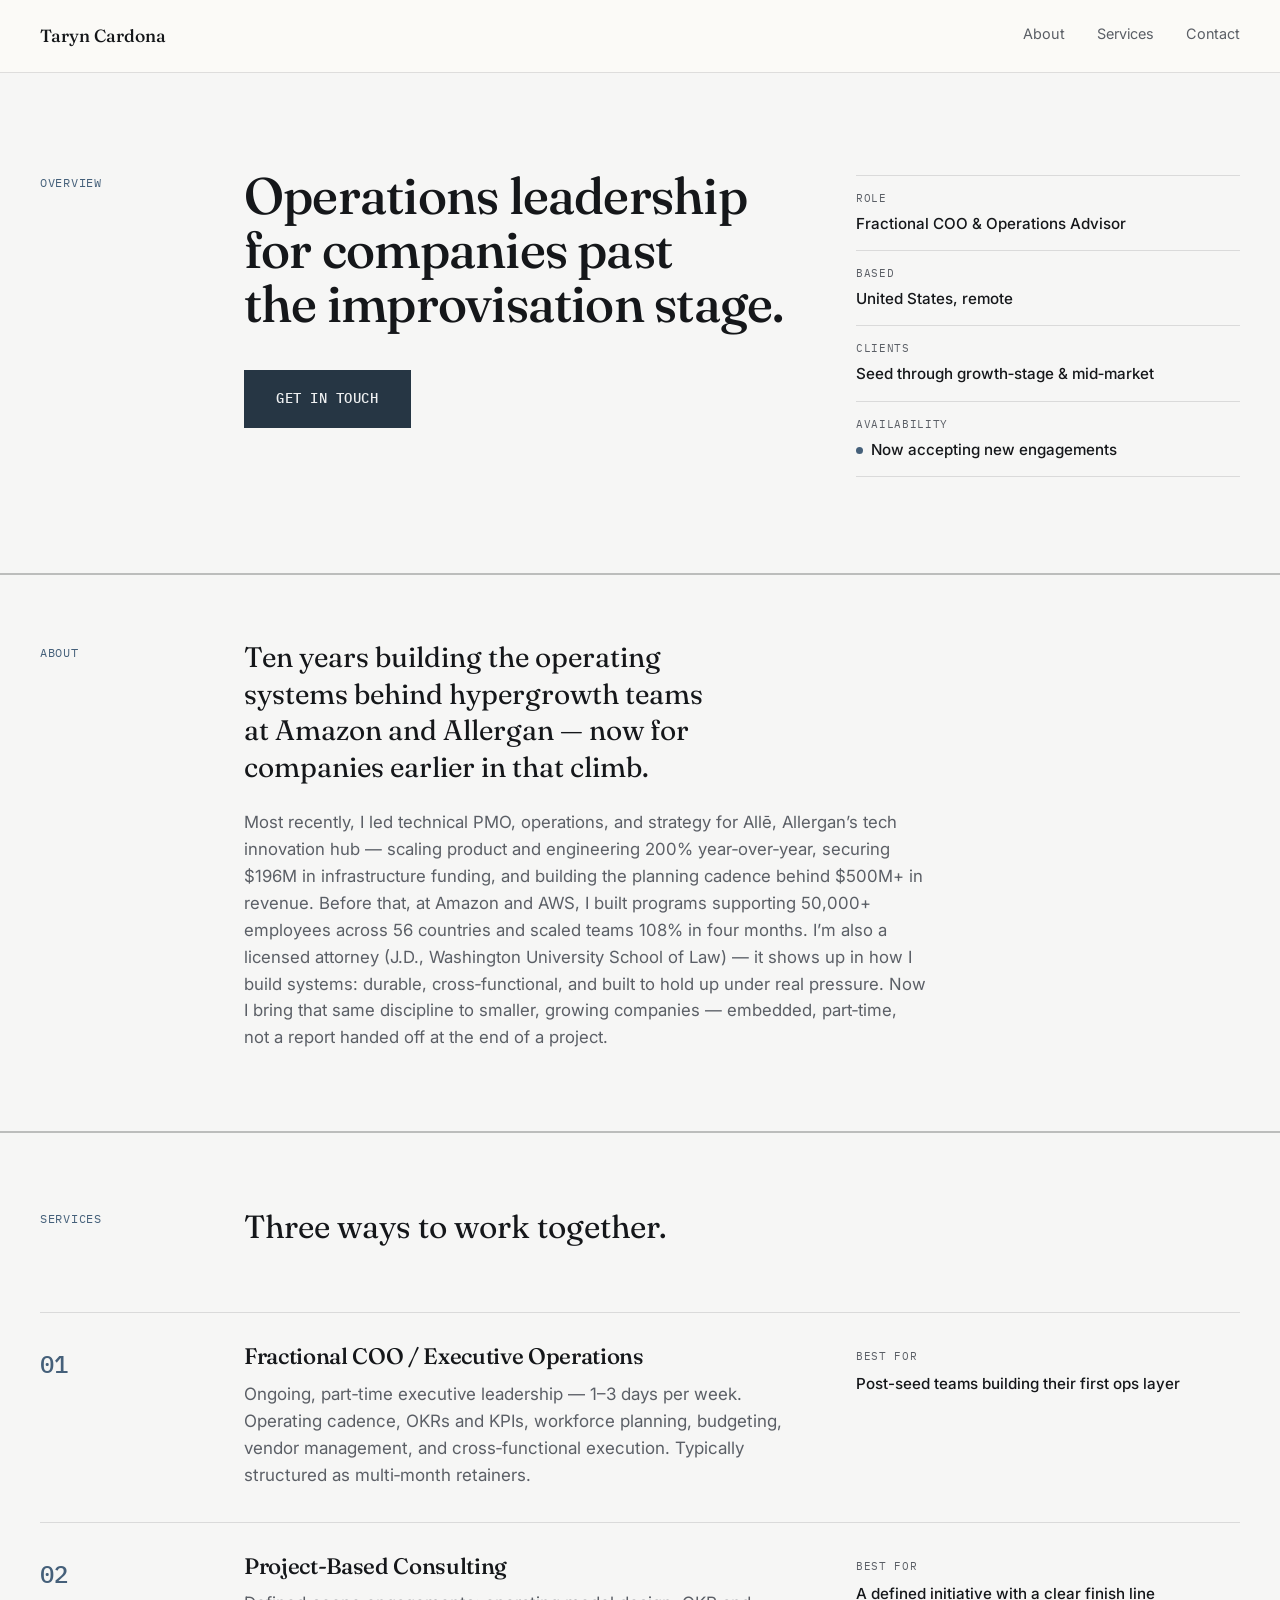
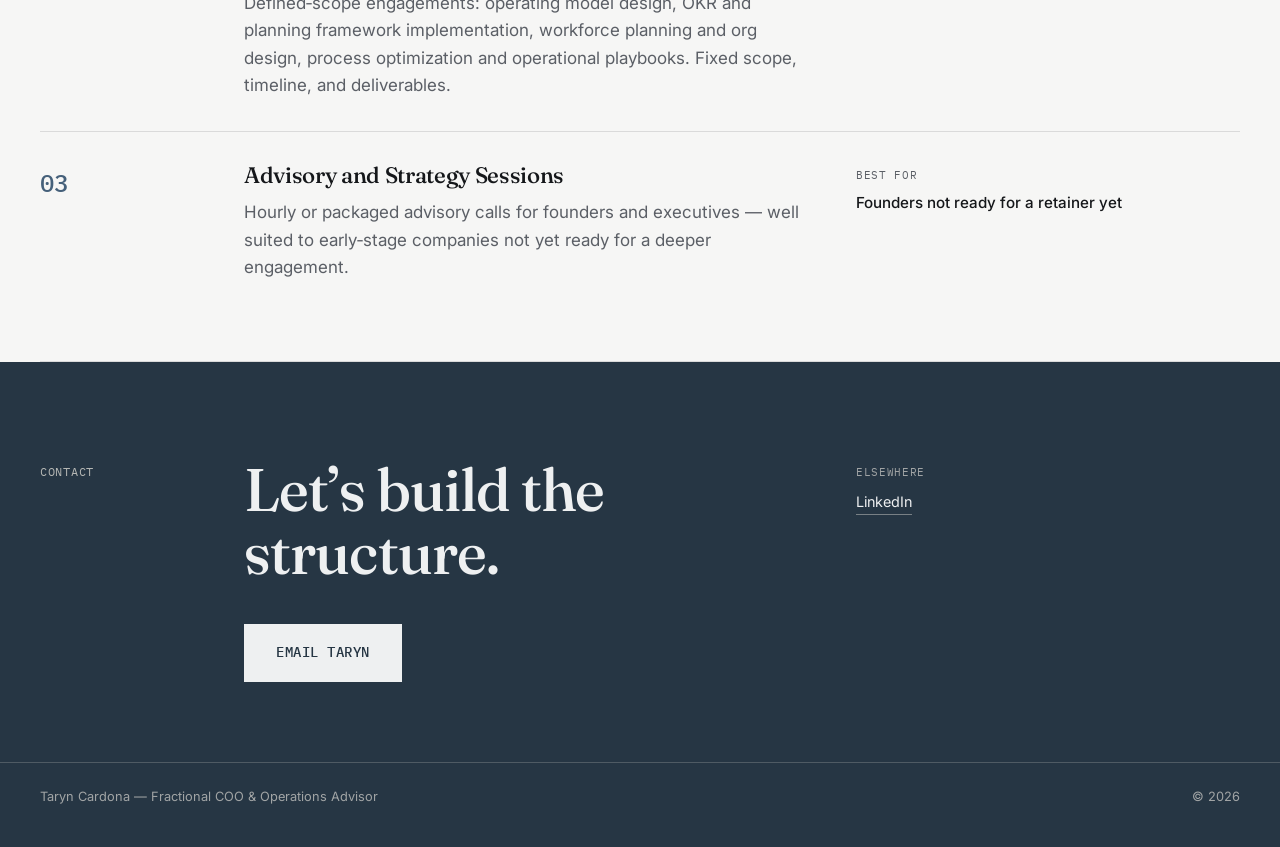
==== commit 678bb6ea: "Fill in About section with real background from resume Replaces generic placeholder copy with specif" ====
--- a/index.html
+++ b/index.html
@@ -59,12 +59,15 @@
     <div class="grid">
       <p class="section-label">About</p>
       <div class="about-body">
-        <p class="lede">The systems that get a company to its first ten hires rarely survive the next fifty.</p>
-        <p>I work with founders and executive teams who&rsquo;ve outgrown ad hoc — where decisions, planning, and
-          execution still run through one person&rsquo;s memory instead of a repeatable operating structure. My
-          work is building that structure: the operating cadence, planning frameworks, and cross&#8209;functional
-          discipline that let a company keep moving fast without everything depending on improvisation. It&rsquo;s
-          embedded, part&#8209;time work — not a report handed off at the end of a project.</p>
+        <p class="lede">Ten years building the operating systems behind hypergrowth teams at Amazon and Allergan — now for companies earlier in that climb.</p>
+        <p>Most recently, I led technical PMO, operations, and strategy for All&#275;, Allergan&rsquo;s tech
+          innovation hub — scaling product and engineering 200% year&#8209;over&#8209;year, securing $196M in
+          infrastructure funding, and building the planning cadence behind $500M+ in revenue. Before that, at
+          Amazon and AWS, I built programs supporting 50,000+ employees across 56 countries and scaled teams
+          108% in four months. I&rsquo;m also a licensed attorney (J.D., Washington University School of Law) —
+          it shows up in how I build systems: durable, cross&#8209;functional, and built to hold up under real
+          pressure. Now I bring that same discipline to smaller, growing companies — embedded, part&#8209;time,
+          not a report handed off at the end of a project.</p>
       </div>
     </div>
   </section>
--- a/css/styles.css
+++ b/css/styles.css
@@ -1,12 +1,13 @@
 :root {
-  --color-bg: #fbfaf7;
-  --color-ink: #17140f;
-  --color-muted: #58534a;
-  --color-border: rgba(23, 20, 15, 0.14);
-  --color-border-strong: rgba(23, 20, 15, 0.28);
-  --color-accent: #1d4d3a;
-  --color-accent-soft: #3c6d59;
-  --color-cream: #f3efe6;
+  --color-bg: #f6f6f5;
+  --color-ink: #15171a;
+  --color-muted: #5b5f66;
+  --color-border: rgba(21, 23, 26, 0.12);
+  --color-border-strong: rgba(21, 23, 26, 0.26);
+  --color-accent: #45607a;
+  --color-accent-soft: #7793a9;
+  --color-accent-deep: #263644;
+  --color-cream: #eef0f1;
   --font-display: "Fraunces", Georgia, serif;
   --font-body: "Inter", -apple-system, BlinkMacSystemFont, "Segoe UI", sans-serif;
   --font-mono: "IBM Plex Mono", "SF Mono", Menlo, monospace;
@@ -184,7 +185,7 @@
 
 .btn-primary {
   margin-top: 40px;
-  background: var(--color-accent);
+  background: var(--color-accent-deep);
   color: var(--color-cream);
 }
 
@@ -340,7 +341,7 @@
 /* Contact band */
 
 .contact-band {
-  background: var(--color-accent);
+  background: var(--color-accent-deep);
   color: var(--color-cream);
 }
 
@@ -364,7 +365,7 @@
 
 .btn-invert {
   background: var(--color-cream);
-  color: var(--color-accent);
+  color: var(--color-accent-deep);
 }
 
 .contact-links {
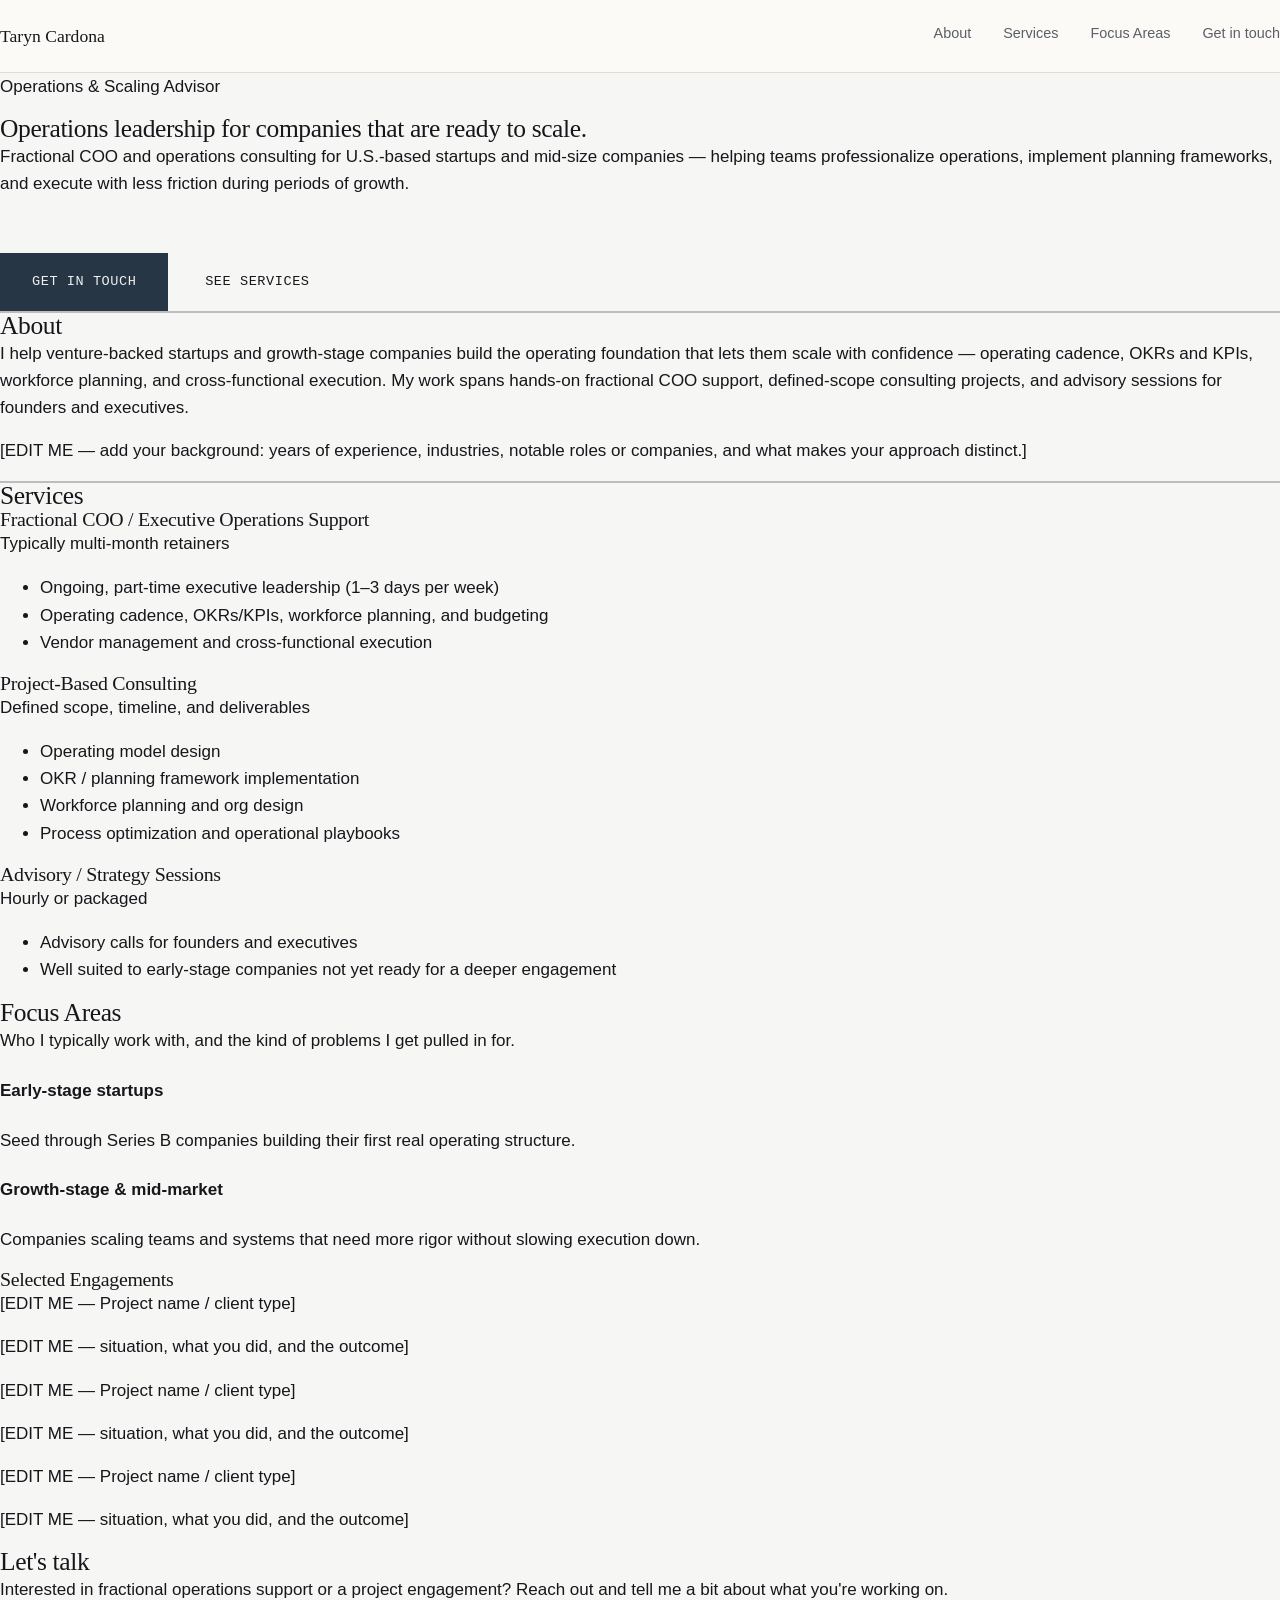
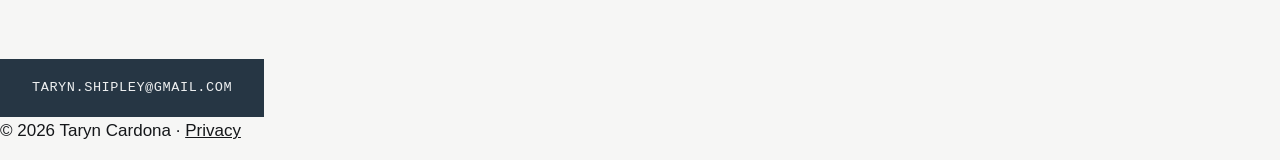
==== commit 13d0f0e3: "Add a privacy policy page; replace real email details in tests with fiction privacy.html (linked fro" ====
--- a/index.html
+++ b/index.html
@@ -3,22 +3,20 @@
 <head>
 <meta charset="UTF-8">
 <meta name="viewport" content="width=device-width, initial-scale=1.0">
-<title>Taryn Cardona — Operations Advisory</title>
-<meta name="description" content="Fractional COO and operations consulting for U.S. startups and mid-size companies scaling past improvisation.">
-<link rel="preconnect" href="https://fonts.googleapis.com">
-<link rel="preconnect" href="https://fonts.gstatic.com" crossorigin>
-<link href="https://fonts.googleapis.com/css2?family=Fraunces:opsz,wght@9..144,300;9..144,400;9..144,500;9..144,600&family=Inter:wght@400;500;600&family=IBM+Plex+Mono:wght@400;500&display=swap" rel="stylesheet">
+<title>Taryn Cardona — Operations & Scaling Advisor</title>
+<meta name="description" content="Fractional COO and operations consulting for U.S. startups and mid-size companies scaling their teams and systems.">
 <link rel="stylesheet" href="css/styles.css">
 </head>
 <body>
 
 <header class="site-header">
-  <div class="grid header-inner">
+  <div class="wrap header-inner">
     <a href="#top" class="brand">Taryn Cardona</a>
     <nav class="nav" aria-label="Primary">
       <a href="#about">About</a>
       <a href="#services">Services</a>
-      <a href="#contact">Contact</a>
+      <a href="#work">Focus Areas</a>
+      <a href="#contact" class="nav-cta">Get in touch</a>
     </nav>
   </div>
 </header>
@@ -26,122 +24,125 @@
 <main>
 
   <section id="top" class="hero">
-    <div class="grid">
-      <p class="section-label">Overview</p>
-      <div class="hero-headline">
-        <h1>Operations leadership <br class="lg-break">for companies past <br class="lg-break">the improvisation stage.</h1>
+    <div class="wrap">
+      <p class="eyebrow">Operations &amp; Scaling Advisor</p>
+      <h1>Operations leadership for companies that are ready to scale.</h1>
+      <p class="hero-sub">Fractional COO and operations consulting for U.S.-based startups and mid-size companies —
+        helping teams professionalize operations, implement planning frameworks, and execute with less friction
+        during periods of growth.</p>
+      <div class="hero-actions">
         <a href="#contact" class="btn btn-primary">Get in touch</a>
-      </div>
-      <div class="hero-meta">
-        <dl>
-          <div>
-            <dt>Role</dt>
-            <dd>Fractional COO &amp; Operations Advisor</dd>
-          </div>
-          <div>
-            <dt>Based</dt>
-            <dd>United States, remote</dd>
-          </div>
-          <div>
-            <dt>Clients</dt>
-            <dd>Seed through growth&#8209;stage &amp; mid&#8209;market</dd>
-          </div>
-          <div>
-            <dt>Availability</dt>
-            <dd><span class="status-dot" aria-hidden="true"></span>Now accepting new engagements</dd>
-          </div>
-        </dl>
+        <a href="#services" class="btn btn-secondary">See services</a>
       </div>
     </div>
   </section>
 
   <section id="about" class="section">
-    <div class="grid">
-      <p class="section-label">About</p>
-      <div class="about-body">
-        <p class="lede">Ten years building the operating systems behind hypergrowth teams at Amazon and Allergan — now for companies earlier in that climb.</p>
-        <p>Most recently, I led technical PMO, operations, and strategy for All&#275;, Allergan&rsquo;s tech
-          innovation hub — scaling product and engineering 200% year&#8209;over&#8209;year, securing $196M in
-          infrastructure funding, and building the planning cadence behind $500M+ in revenue. Before that, at
-          Amazon and AWS, I built programs supporting 50,000+ employees across 56 countries and scaled teams
-          108% in four months. I&rsquo;m also a licensed attorney (J.D., Washington University School of Law) —
-          it shows up in how I build systems: durable, cross&#8209;functional, and built to hold up under real
-          pressure. Now I bring that same discipline to smaller, growing companies — embedded, part&#8209;time,
-          not a report handed off at the end of a project.</p>
-      </div>
+    <div class="wrap wrap-narrow">
+      <h2>About</h2>
+      <p>
+        I help venture-backed startups and growth-stage companies build the operating foundation that lets them
+        scale with confidence — operating cadence, OKRs and KPIs, workforce planning, and cross-functional
+        execution. My work spans hands-on fractional COO support, defined-scope consulting projects, and
+        advisory sessions for founders and executives.
+      </p>
+      <p class="placeholder-note">
+        [EDIT ME — add your background: years of experience, industries, notable roles or companies, and what
+        makes your approach distinct.]
+      </p>
     </div>
   </section>
 
-  <section id="services" class="section">
-    <div class="grid">
-      <p class="section-label">Services</p>
-      <p class="statement">Three ways to work together.</p>
-      <div class="service-list">
+  <section id="services" class="section section-alt">
+    <div class="wrap">
+      <h2>Services</h2>
+      <div class="cards">
 
-        <article class="service-row">
-          <span class="service-num">01</span>
-          <div class="service-body">
-            <h3>Fractional COO / Executive Operations</h3>
-            <p>Ongoing, part&#8209;time executive leadership — 1–3 days per week. Operating cadence, OKRs and
-              KPIs, workforce planning, budgeting, vendor management, and cross&#8209;functional execution.
-              Typically structured as multi&#8209;month retainers.</p>
-          </div>
-          <div class="service-figure">
-            <p class="note-label">Best for</p>
-            <p class="note-body">Post-seed teams building their first ops layer</p>
-          </div>
+        <article class="card">
+          <h3>Fractional COO / Executive Operations Support</h3>
+          <p class="card-meta">Typically multi-month retainers</p>
+          <ul>
+            <li>Ongoing, part-time executive leadership (1–3 days per week)</li>
+            <li>Operating cadence, OKRs/KPIs, workforce planning, and budgeting</li>
+            <li>Vendor management and cross-functional execution</li>
+          </ul>
         </article>
 
-        <article class="service-row">
-          <span class="service-num">02</span>
-          <div class="service-body">
-            <h3>Project-Based Consulting</h3>
-            <p>Defined&#8209;scope engagements: operating model design, OKR and planning framework
-              implementation, workforce planning and org design, process optimization and operational
-              playbooks. Fixed scope, timeline, and deliverables.</p>
-          </div>
-          <div class="service-figure">
-            <p class="note-label">Best for</p>
-            <p class="note-body">A defined initiative with a clear finish line</p>
-          </div>
+        <article class="card">
+          <h3>Project-Based Consulting</h3>
+          <p class="card-meta">Defined scope, timeline, and deliverables</p>
+          <ul>
+            <li>Operating model design</li>
+            <li>OKR / planning framework implementation</li>
+            <li>Workforce planning and org design</li>
+            <li>Process optimization and operational playbooks</li>
+          </ul>
         </article>
 
-        <article class="service-row">
-          <span class="service-num">03</span>
-          <div class="service-body">
-            <h3>Advisory and Strategy Sessions</h3>
-            <p>Hourly or packaged advisory calls for founders and executives — well suited to early&#8209;stage
-              companies not yet ready for a deeper engagement.</p>
-          </div>
-          <div class="service-figure">
-            <p class="note-label">Best for</p>
-            <p class="note-body">Founders not ready for a retainer yet</p>
-          </div>
+        <article class="card">
+          <h3>Advisory / Strategy Sessions</h3>
+          <p class="card-meta">Hourly or packaged</p>
+          <ul>
+            <li>Advisory calls for founders and executives</li>
+            <li>Well suited to early-stage companies not yet ready for a deeper engagement</li>
+          </ul>
         </article>
 
       </div>
     </div>
   </section>
 
+  <section id="work" class="section">
+    <div class="wrap">
+      <h2>Focus Areas</h2>
+      <p class="section-sub">Who I typically work with, and the kind of problems I get pulled in for.</p>
+      <div class="focus-grid">
+        <div class="focus-item">
+          <h4>Early-stage startups</h4>
+          <p>Seed through Series B companies building their first real operating structure.</p>
+        </div>
+        <div class="focus-item">
+          <h4>Growth-stage &amp; mid-market</h4>
+          <p>Companies scaling teams and systems that need more rigor without slowing execution down.</p>
+        </div>
+      </div>
+
+      <div class="case-studies">
+        <h3 class="case-studies-title">Selected Engagements</h3>
+        <div class="cards">
+          <article class="card case-study-placeholder">
+            <p class="placeholder-note">[EDIT ME — Project name / client type]</p>
+            <p class="placeholder-note">[EDIT ME — situation, what you did, and the outcome]</p>
+          </article>
+          <article class="card case-study-placeholder">
+            <p class="placeholder-note">[EDIT ME — Project name / client type]</p>
+            <p class="placeholder-note">[EDIT ME — situation, what you did, and the outcome]</p>
+          </article>
+          <article class="card case-study-placeholder">
+            <p class="placeholder-note">[EDIT ME — Project name / client type]</p>
+            <p class="placeholder-note">[EDIT ME — situation, what you did, and the outcome]</p>
+          </article>
+        </div>
+      </div>
+    </div>
+  </section>
+
+  <section id="contact" class="section section-contact">
+    <div class="wrap wrap-narrow">
+      <h2>Let's talk</h2>
+      <p>Interested in fractional operations support or a project engagement? Reach out and tell me a bit about
+        what you're working on.</p>
+      <a href="mailto:taryn.shipley@gmail.com" class="btn btn-primary">taryn.shipley@gmail.com</a>
+    </div>
+  </section>
+
 </main>
 
-<section id="contact" class="contact-band">
-  <div class="grid contact-grid">
-    <p class="section-label section-label-invert">Contact</p>
-    <div class="contact-main">
-      <h2>Let&rsquo;s build the structure.</h2>
-      <a href="mailto:taryn.shipley@gmail.com" class="btn btn-invert">Email Taryn</a>
-    </div>
-    <div class="contact-links">
-      <p class="note-label">Elsewhere</p>
-      <a href="https://www.linkedin.com/in/taryn-shipley-cardona-1184b656" target="_blank" rel="noopener">LinkedIn</a>
-    </div>
+<footer class="site-footer">
+  <div class="wrap">
+    <p>&copy; <span id="year">2026</span> Taryn Cardona · <a href="privacy.html">Privacy</a></p>
   </div>
-  <div class="grid contact-foot">
-    <p>Taryn Cardona — Fractional COO &amp; Operations Advisor</p>
-    <p>&copy; <span id="year">2026</span></p>
-  </div>
-</section>
+</footer>
 
 <script src="js/main.js"></script>
 </body>
